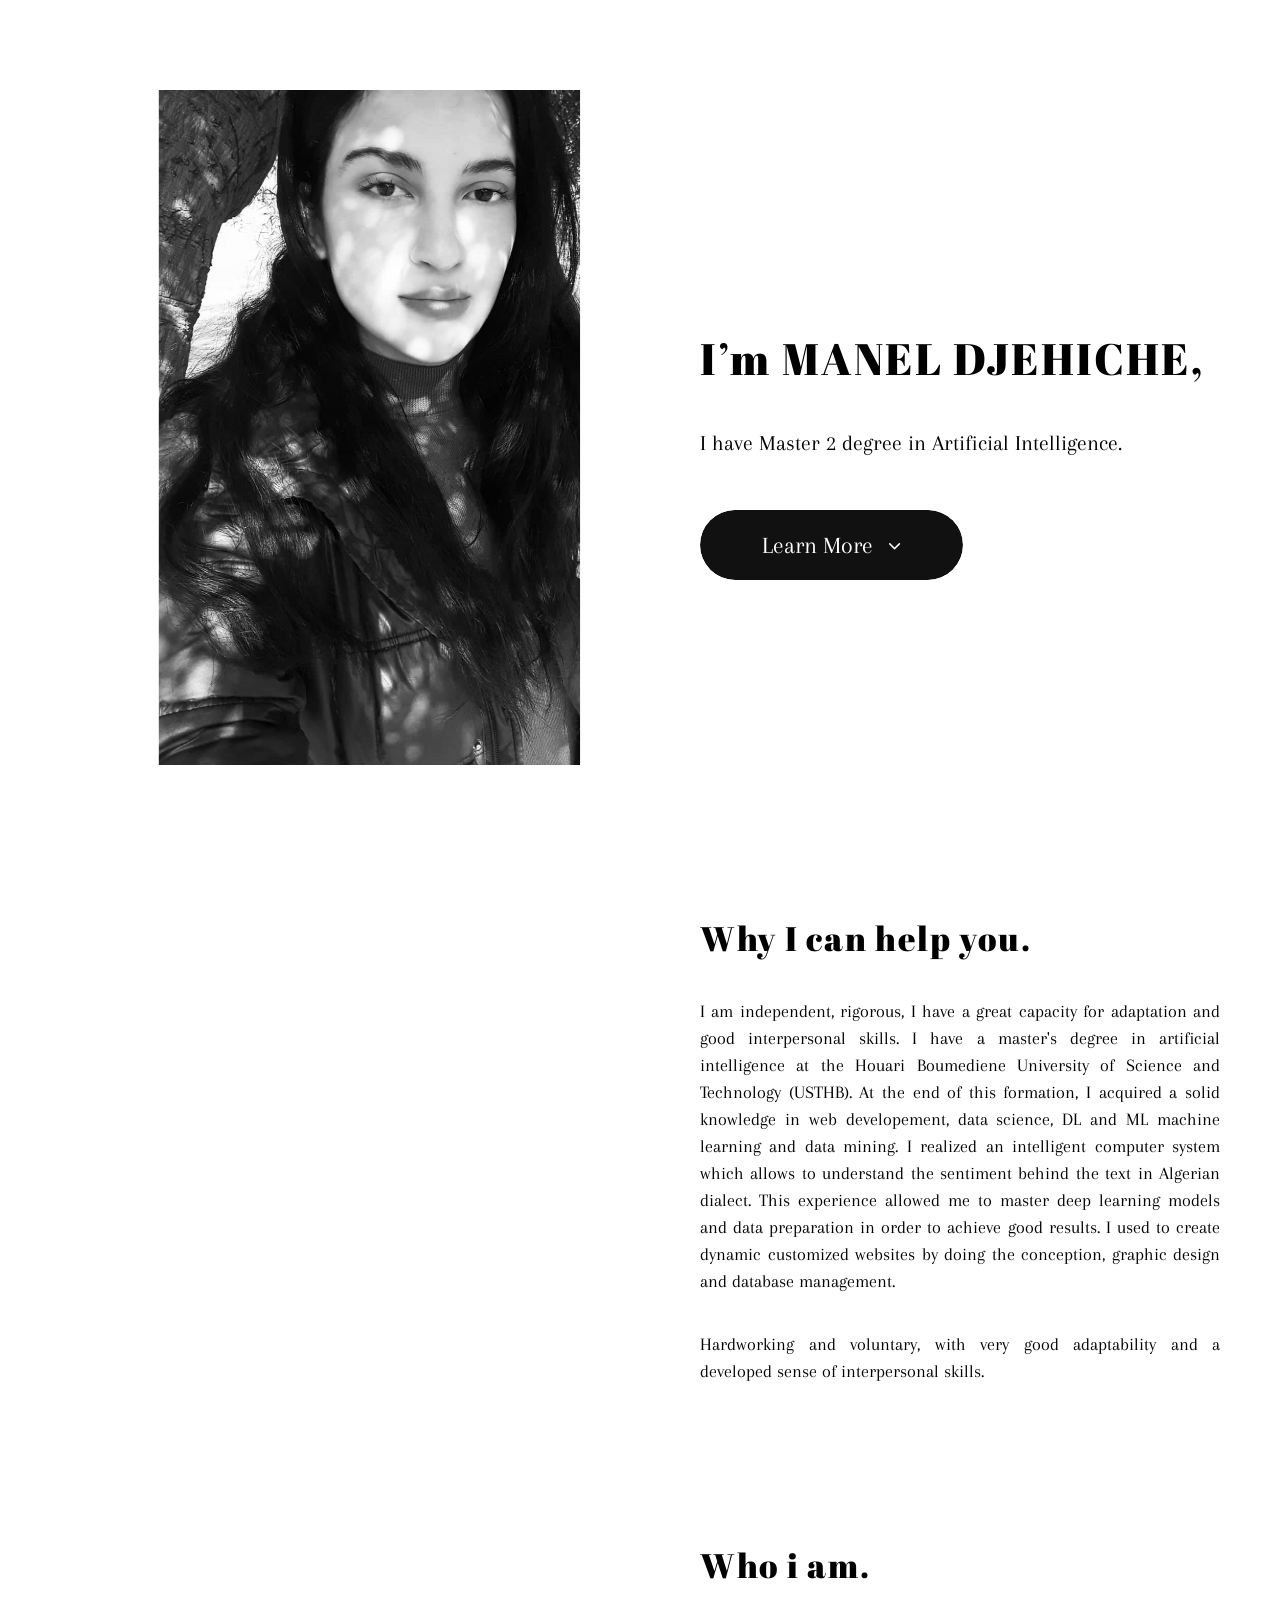
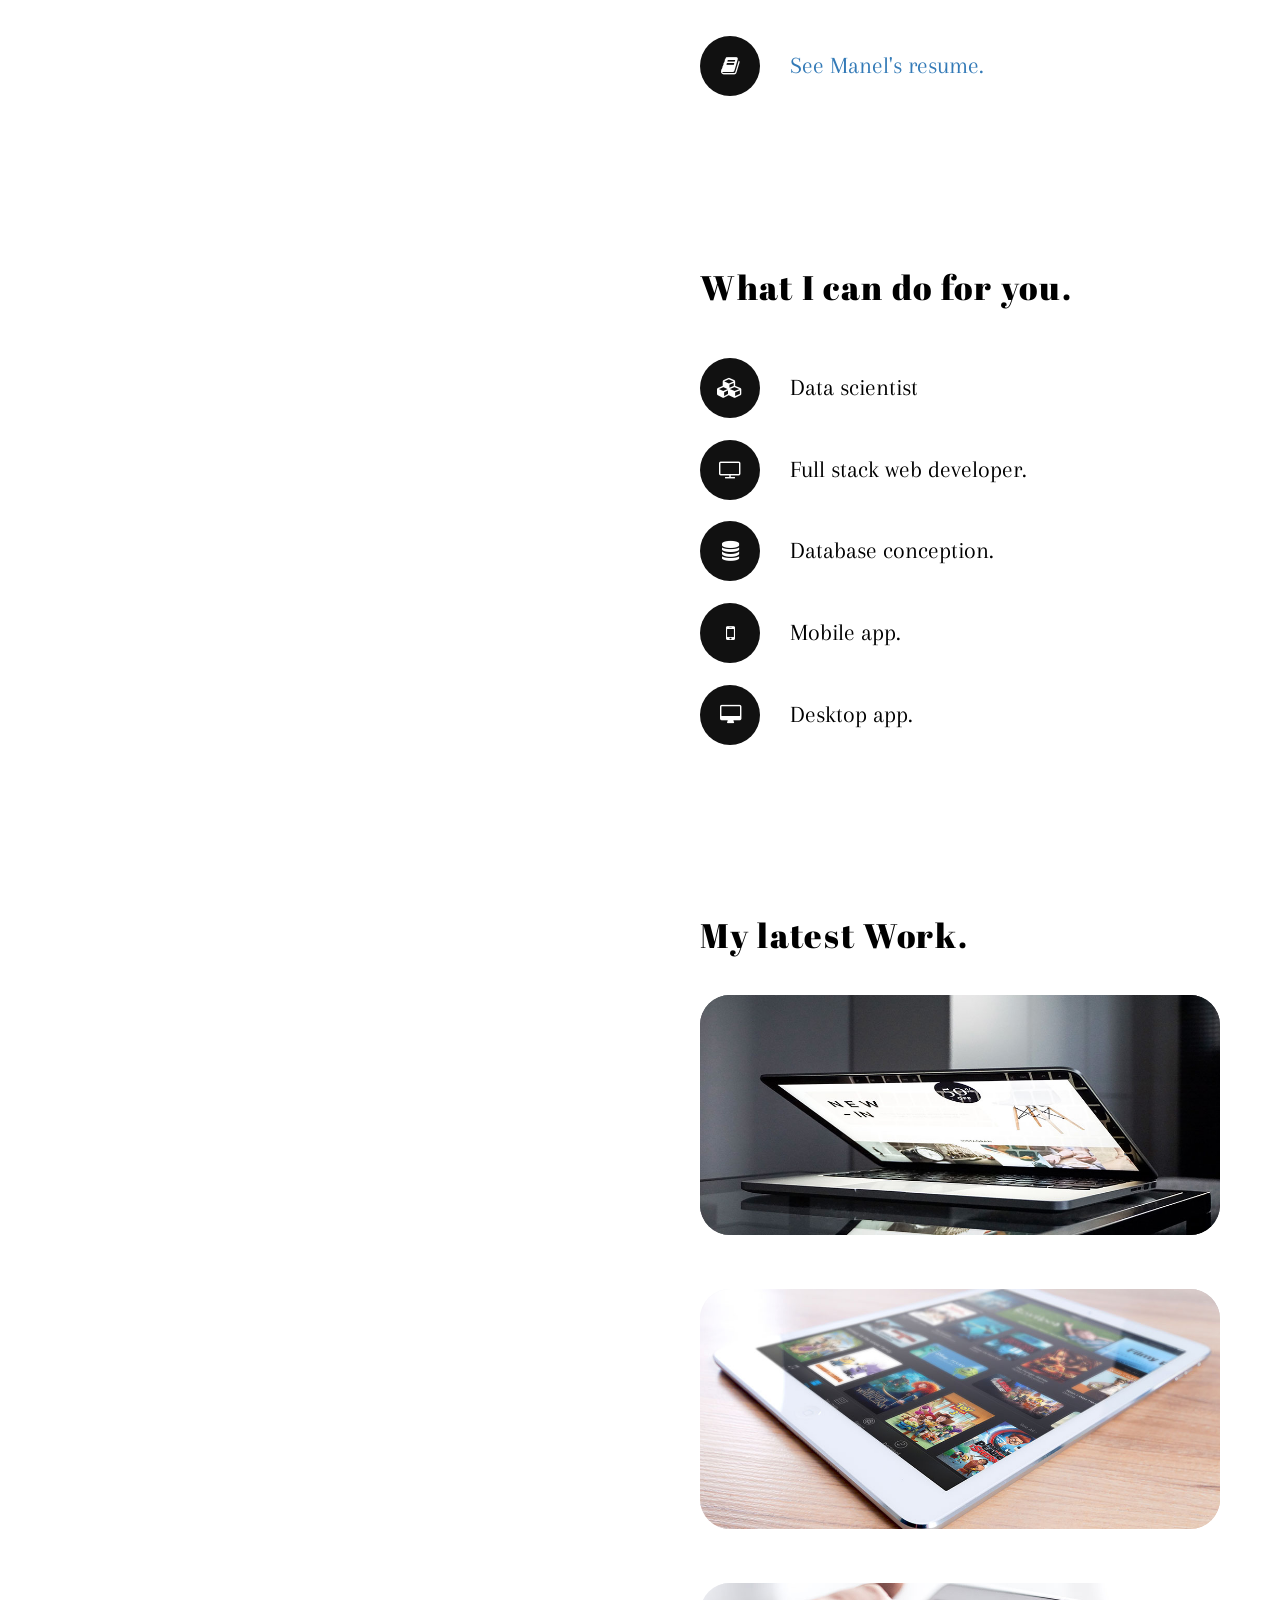
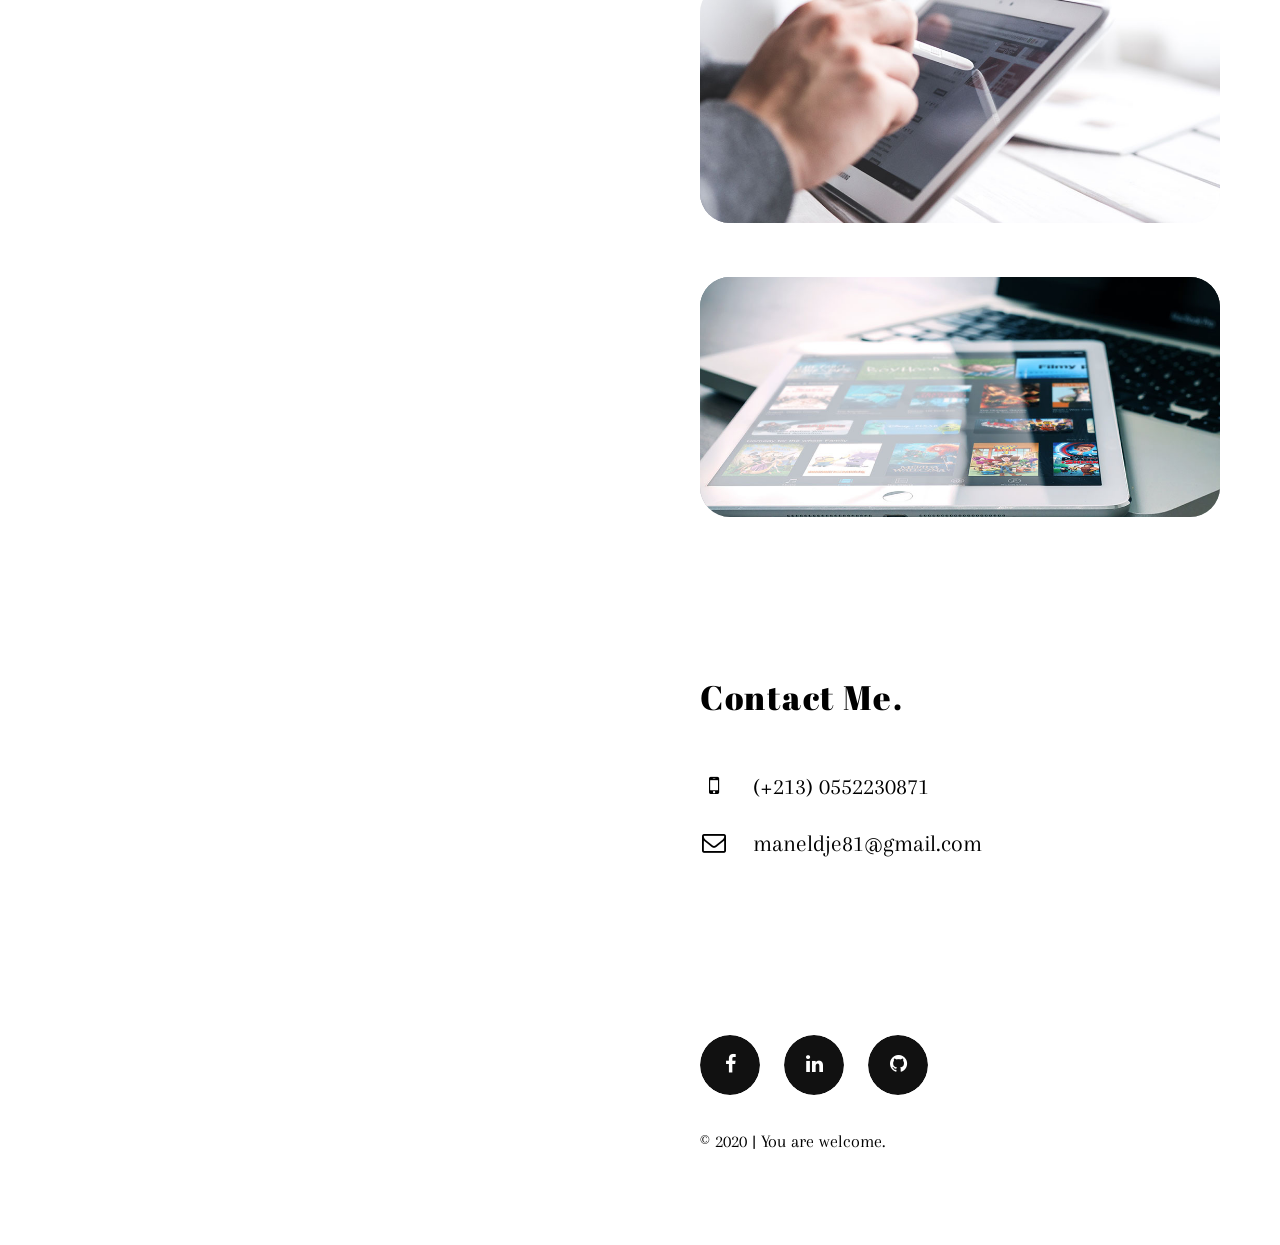
==== Portfolio/index.html @ c9acb4ed "Add files via upload" ====
<!doctype html>

<html lang="en">
   
   
    <head>
       
       
        <!-- META -->
        <meta charset="utf-8">
        <meta name="robots" content="noodp">
        <meta name="viewport" content="width=device-width, initial-scale=1, maximum-scale=1, user-scalable=no">
       
        <!-- PAGE TITLE -->
        <title>Miller - Identity</title>
       
        <!-- FAVICON -->
        <link rel="shortcut icon" href="assets/img/favicon.png">
       
        <!-- FONTS -->
        <link href="https://fonts.googleapis.com/css?family=Abril+Fatface%7CArapey&amp;subset=latin-ext" rel="stylesheet">
       
        <!-- STYLESHEETS -->
        <link rel="stylesheet" type="text/css" href="assets/css/plugins.css">
        <link rel="stylesheet" type="text/css" href="assets/css/main.css">
        
        
    </head>

   
    <body>
    
       
        <!-- PRELOADER -->
        <div class="preloader">
           
            <div class="spinner"></div>
            
        </div>
        <!-- /PRELOADER -->
    
        
        <!-- IMAGE CONTAINER -->
        <div class="image-container">
           
            <div class="background-img" ></div>

        </div>
        <!-- /IMAGE CONTAINER -->


        <!-- CONTENT AREA -->
        <div class="content-area">


            <!-- CONTENT AREA INNER --> 
            <div class="content-area-inner">


                <!-- INTRO -->
                <section id="intro">


                    <!-- CONTAINER MID -->
                    <div class="container-mid">

                       
                        <!-- ANIMATION CONTAINER -->
                        <div class="animation-container animation-fade-down" data-animation-delay="0">
                        
                            <h1>I’m MANEL DJEHICHE,</h1>
                        
                        </div>
                        <!-- /ANIMATION CONTAINER -->
                        
                        
                        <!-- ANIMATION CONTAINER -->
                        <div class="animation-container animation-fade-left" data-animation-delay="300">
                           
                            <p class="subline">I have Master 2 degree in Artificial Intelligence.</p>
                            
                        </div>
                        <!-- /ANIMATION CONTAINER -->
                        
                        
                        <!-- ANIMATION CONTAINER -->
                        <div class="animation-container animation-fade-up" data-animation-delay="600">
                           
                            <a href="#about" class="smooth-scroll">Learn More<i class="fa fa-angle-down" aria-hidden="true"></i></a>
                            
                        </div>
                        <!-- /ANIMATION CONTAINER -->


                    </div>
                    <!-- /CONTAINER MID -->


                </section>
                <!-- /INTRO -->


                <!-- ABOUT -->
                <section id="about">


                    <h3 class="headline scroll-animated-from-right">Why I can help you.</h3>
                    
                    <p class="scroll-animated-from-right">I am independent, rigorous, I have a great capacity for adaptation and good interpersonal skills. I have a master's degree in artificial intelligence at the Houari Boumediene University of Science and Technology (USTHB). At the end of this formation, I acquired a solid knowledge in web developement, data science, DL and ML machine learning and data mining. I realized an intelligent computer system which allows to understand the sentiment behind the text in Algerian dialect. This experience allowed me to master deep learning models and data preparation in order to achieve good results. I used to create dynamic customized websites by doing the conception, graphic design and database management.</p>

                    <p class="scroll-animated-from-right">Hardworking and voluntary, with very good adaptability and a developed sense of interpersonal skills.
</p>

                    

                </section>
                <!-- /ABOUT -->
                

                         <!-- SERVICE -->
                <section id="service">


                    <h3 class="headline scroll-animated-from-right">Who i am.</h3>
                    
                    
                    <!-- SERVICE LIST -->
                    <ul class="services-list">
                       
                       
                        <a href="https://www.facebook.com/manel.dh.313"><li class="scroll-animated-from-right"><i class="fa fa-book" aria-hidden="true"></i>See Manel's resume.</li></a>

                      
                    </ul>
                    <!-- /SERVICE LIST -->


                </section>
                
                <!-- SERVICE -->
                <section id="service">


                    <h3 class="headline scroll-animated-from-right">What I can do for you.</h3>
                    
                    
                    <!-- SERVICE LIST -->
                    <ul class="services-list">
                       
                       
                        <li class="scroll-animated-from-right"><i class="fa fa-cubes" aria-hidden="true"></i>Data scientist</li>
                        <li class="scroll-animated-from-right"><i class="fa fa-television" aria-hidden="true"></i>Full stack web developer.</li>
                        <li class="scroll-animated-from-right"><i class="fa fa-database" aria-hidden="true"></i>Database conception.</li>
                        <li class="scroll-animated-from-right"><i class="fa fa-mobile" aria-hidden="true"></i>Mobile app.</li>
                        <li class="scroll-animated-from-right"><i class="fa fa-desktop" aria-hidden="true"></i>Desktop app.</li>
                 

                        
                    </ul>
                    <!-- /SERVICE LIST -->


                </section>
                <!-- /SERVICE -->
                
                
                <!-- WORK -->
                <section id="work">


                    <h3 class="headline scroll-animated-from-right">My latest Work.</h3>
                    
                    
                    <!-- SHOWCASE -->
                    <div class="showcase">
                       
                       
                        <!-- ITEM -->
                        <div class="item scroll-animated-from-right">
                          
                          
                            <!-- LIGHTBOX LINK -->
                            <a href="#" data-featherlight="#item-1-lightbox">
                            
                            
                                <!-- INFO -->
                                <div class="info">


                                    <!-- CONTAINER MID -->
                                    <div class="container-mid">

                                        <h5>Fashion Inc.</h5>
                                        <p>Web Design</p>

                                    </div>
                                    <!-- /CONTAINER MID -->


                                </div>
                                <!-- /INFO -->


                                <div class="background-image" style="background-image: url(assets/img/work/item-1.jpg)"></div>

                           
                            </a>
                            <!-- /LIGHTBOX LINK -->
                            
                            
                            <!-- LIGHTBOX -->
                            <div id="item-1-lightbox" class="work-lightbox">
                               
                               
                                <img class="img-responsive" src="assets/img/work/item-1.jpg" alt="image">
                                
                                <h3>Fashion Inc.</h3>
                                <p class="subline">Web Design</p>
                                
                                <p>Lorem ipsum dolor sit amet, consectetur adipiscing elit. Etiam semper faucibus eros, quis imperdiet sapien. Nam sodales nec risus nec interdum. Proin lobortis, ex condimentum ultricies eleifend, nisl nunc sollicitudin odio, eget egestas est turpis et metus. In non ligula quis mauris rutrum porta.</p>
                                
                                
                            </div>
                            <!-- /LIGHTBOX -->
                            
                            
                        </div>
                        <!-- /ITEM -->
                        
                        
                        <!-- ITEM -->
                        <div class="item scroll-animated-from-right">
                          
                          
                            <!-- LIGHTBOX LINK -->
                            <a href="#" data-featherlight="#item-2-lightbox">
                            
                            
                                <!-- INFO -->
                                <div class="info">


                                    <!-- CONTAINER MID -->
                                    <div class="container-mid">

                                        <h5>Asimov 71</h5>
                                        <p>Product Design</p>

                                    </div>
                                    <!-- /CONTAINER MID -->


                                </div>
                                <!-- /INFO -->


                                <div class="background-image" style="background-image: url(assets/img/work/item-2.jpg)"></div>

                           
                            </a>
                            <!-- /LIGHTBOX LINK -->
                            
                            
                            <!-- LIGHTBOX -->
                            <div id="item-2-lightbox" class="work-lightbox">
                               
                               
                                <img class="img-responsive" src="assets/img/work/item-2.jpg" alt="image">
                                
                                <h3>Asimov 71</h3>
                                <p class="subline">Product Design</p>
                                
                                <p>Lorem ipsum dolor sit amet, consectetur adipiscing elit. Etiam semper faucibus eros, quis imperdiet sapien. Nam sodales nec risus nec interdum. Proin lobortis, ex condimentum ultricies eleifend, nisl nunc sollicitudin odio, eget egestas est turpis et metus. In non ligula quis mauris rutrum porta.</p>
                                
                                
                            </div>
                            <!-- /LIGHTBOX -->
                            
                            
                        </div>
                        <!-- /ITEM -->
                        
                        
                        <!-- ITEM -->
                        <div class="item scroll-animated-from-right">
                          
                          
                            <!-- LIGHTBOX LINK -->
                            <a href="#" data-featherlight="#item-3-lightbox">
                            
                            
                                <!-- INFO -->
                                <div class="info">


                                    <!-- CONTAINER MID -->
                                    <div class="container-mid">

                                        <h5>Hardley &amp; Sons</h5>
                                        <p>Design Direction</p>

                                    </div>
                                    <!-- /CONTAINER MID -->


                                </div>
                                <!-- /INFO -->


                                <div class="background-image" style="background-image: url(assets/img/work/item-3.jpg)"></div>

                           
                            </a>
                            <!-- /LIGHTBOX LINK -->
                            
                            
                            <!-- LIGHTBOX -->
                            <div id="item-3-lightbox" class="work-lightbox">
                               
                               
                                <img class="img-responsive" src="assets/img/work/item-3.jpg" alt="image">
                                
                                <h3>Hardley &amp; Sons</h3>
                                <p class="subline">Design Direction</p>
                                
                                <p>Lorem ipsum dolor sit amet, consectetur adipiscing elit. Etiam semper faucibus eros, quis imperdiet sapien. Nam sodales nec risus nec interdum. Proin lobortis, ex condimentum ultricies eleifend, nisl nunc sollicitudin odio, eget egestas est turpis et metus. In non ligula quis mauris rutrum porta.</p>
                                
                                
                            </div>
                            <!-- /LIGHTBOX -->
                            
                            
                        </div>
                        <!-- /ITEM -->
                        
                        
                        <!-- ITEM -->
                        <div class="item scroll-animated-from-right">
                          
                          
                            <!-- LIGHTBOX LINK -->
                            <a href="#" data-featherlight="#item-4-lightbox">
                            
                            
                                <!-- INFO -->
                                <div class="info">


                                    <!-- CONTAINER MID -->
                                    <div class="container-mid">

                                        <h5>Starnation</h5>
                                        <p>UI/UX DESIGN</p>

                                    </div>
                                    <!-- /CONTAINER MID -->


                                </div>
                                <!-- /INFO -->


                                <div class="background-image" style="background-image: url(assets/img/work/item-4.jpg)"></div>

                           
                            </a>
                            <!-- /LIGHTBOX LINK -->
                            
                            
                            <!-- LIGHTBOX -->
                            <div id="item-4-lightbox" class="work-lightbox">
                               
                               
                                <img class="img-responsive" src="assets/img/work/item-4.jpg" alt="image">
                                
                                <h3>Starnation</h3>
                                <p class="subline">UI/UX DESIGN</p>
                                
                                <p>Lorem ipsum dolor sit amet, consectetur adipiscing elit. Etiam semper faucibus eros, quis imperdiet sapien. Nam sodales nec risus nec interdum. Proin lobortis, ex condimentum ultricies eleifend, nisl nunc sollicitudin odio, eget egestas est turpis et metus. In non ligula quis mauris rutrum porta.</p>
                                
                                
                            </div>
                            <!-- /LIGHTBOX -->
                            
                            
                        </div>
                        <!-- /ITEM -->
                        
                        
                    </div>
                    <!-- /SHOWCASE -->


                </section>
                <!-- /WORK -->
                
                
                <!-- CONTACT -->
                <section id="contact">


                    <h3 class="headline scroll-animated-from-right">Contact Me.</h3>
                    
                    
                    <!-- CONTACT LIST -->
                    <ul class="contact-list">
                       
                        <li class="scroll-animated-from-right"><i class="fa fa-mobile" aria-hidden="true"></i>(+213) 0552230871</li>
                        <li class="scroll-animated-from-right"><i class="fa fa-envelope-o" aria-hidden="true"></i>maneldje81@gmail.com</li>
                        
                    </ul>
                    <!-- /CONTACT LIST -->
                    
                    
                    <!-- CONTACT FORM 
                    <form id="contact-form" action="assets/php/contact.php" method="post">

                       
                        <input id="contact-form-name" type="text" name="name" class="form-control scroll-animated-from-right" placeholder="* Your Name">
                        
                        <input id="contact-form-email" type="text" name="email" class="form-control scroll-animated-from-right" placeholder="* Your Email">
                        
                        <div class="fhp-input"><input id="contact-form-company" type="text" name="company" class="form-control"></div>
                        
                        <textarea id="contact-form-message" name="message" class="form-control scroll-animated-from-right" placeholder="* Your Message"></textarea>
                        
                        <button type="submit" class="form-control scroll-animated-from-right">Send Mail</button>
                        
                        <div class="success-message">* The Email was Sent Successfully!</div>

                   
                    </form>
                    --> 
                    <!-- /CONTACT FORM --> 


                </section>
                <!-- /CONTACT -->
                
                
                <!-- FOOTER -->
                <section id="footer">
                
                   
                    <!-- SOCIAL ICONS -->
                    <ul class="social-icons scroll-animated-from-right">
                       
                       
                        <li><a href="https://www.facebook.com/manel.dh.313"><i class="fa fa-facebook" aria-hidden="true"></i></a></li>
                        <li><a href="https://www.linkedin.com/in/manel-djehiche-907685161/"><i class="fa fa-linkedin" aria-hidden="true"></i></a></li>
                         <li><a href="github.com/ManelDjehiche"><i class="fa fa-github" aria-hidden="true"></i></a></li>


                        
                    </ul>
                    <!-- /SOCIAL ICONS -->
                    

                    <p class="scroll-animated-from-right">© 2020  | You are welcome.</p>


                </section>
                <!-- /FOOTER -->


            </div>
            <!-- /CONTENT AREA INNER -->


        </div>
        <!-- /CONTENT AREA -->
        
        
        <!-- JAVASCRIPTS -->
        <script type="text/javascript" src="assets/js/plugins.js"></script>
        <script type="text/javascript" src="assets/js/main.js"></script>
   
   
    </body> 
    
    
</html>
---- Portfolio/assets/css/main.css ----
/******************************************************************


	------------------------
	-- TABLE OF CONTENTS --
	------------------------
	
	--  01. Basic
	--  02. Preloader
    --  03. Image Container
    --  04. Content Area
    --  05. Content Area --> Intro
    --  06. Content Area --> About
    --  07. Content Area --> Service
    --  08. Content Area --> Work
    --  09. Content Area --> Contact
    --  10. Content Area --> Footer
 
 
 ******************************************************************/




/** 1. Basic
*******************************************************************/

html
{
    font-size: 10px;
}

body
{
    font-family: 'Arapey', serif;
    font-weight: 300;
    font-style: normal;

    color: #000;
    background: #fff;

    -webkit-font-smoothing: antialiased;
}

h1,
h2,
h3,
h4,
h5,
h6
{
    font-family: 'Abril Fatface', cursive;
    font-weight: normal;

    letter-spacing: .05em;

    color: #000;;
}

h1
{
    font-size: 4.4rem;
}

h2
{
    font-size: 3.9rem;
}

h3
{
    font-size: 3.4rem;
}

h4
{
    font-size: 2.9rem;
}

h5
{
    font-size: 2.4rem;
}

h6
{
    font-size: 1.9rem;
}

p
{
    font-size: 1.8rem;
}

a,
a:hover,
a:focus
{
    cursor: pointer;
    -webkit-transition: all 300ms ease;
         -o-transition: all 300ms ease;
            transition: all 300ms ease;
    text-decoration: none;
}

a:hover
{
    color: #111;
}

@media (max-width:600px)
{
    html
    {
        font-size: 8px;
    }
}

@media (max-width:500px)
{
    html
    {
        font-size: 7px;
    }
}



/** 2. Preloader
*******************************************************************/

.preloader
{
    position: fixed;
    z-index: 100000;
    bottom: 0;
    left: 0;

    overflow: hidden;

    width: 100%;
    height: 100%;

    background: #fff;
}

.preloader.hide-preloader
{
    height: 0;
    
    -webkit-transition: .7s ease .3s;
         -o-transition: .7s ease .3s;
            transition: .7s ease .3s;
}

.preloader .spinner
{
    position: absolute;
    top: 50%;
    left: 50%;

    display: block;

    width: 50px;
    height: 50px;
    margin-top: -25px;
    margin-left: -25px;

    -webkit-animation: spinner-pulse .6s infinite ease-in-out;
            animation: spinner-pulse .6s infinite ease-in-out;
    text-align: center;

    opacity: 1;
    border-radius: 100%;
    background-color: #111;
}

.preloader.hide-preloader .spinner
{
    opacity: 0;
    
    -webkit-transition: .3s ease;
         -o-transition: .3s ease;
            transition: .3s ease;
}

@-webkit-keyframes spinner-pulse
{
    0%
    {
        -webkit-transform: scale(0);
    }
    100%
    {
        -webkit-transform: scale(1.0);

        opacity: 0;
    }
}

@keyframes spinner-pulse
{
    0%
    {
        -webkit-transform: scale(0);
                transform: scale(0);
    }
    100%
    {
        -webkit-transform: scale(1.0);
                transform: scale(1.0);

        opacity: 0;
    }
}



/** 3. Image Container
*******************************************************************/

.image-container
{
    position: fixed;
    z-index: 10;
    top: 0;
    left: 0;

    width: 50%;
    height: 100%;
}

.image-container .background-img
{
    position: absolute;
	margin-left: 100px;
	margin-top: 90px;
    z-index: 1;
    top: 0;
    left: 0;

    width: 75%;
    height: 75%;

    -webkit-transition: opacity 1s ease;
         -o-transition: opacity 1s ease;
            transition: opacity 1s ease;

    background: url(../img/background.jpg);
    background-repeat: no-repeat;
    background-size: cover;
}

@media (max-width:1200px)
{
    .image-container
    {
        position: relative;
        z-index: 10;
        top: 0;
        left: 0;

        width: 100%;
        height: 100vh;
    }
}



/** 4. Content Area
*******************************************************************/

.content-area
{
    position: relative;
    left: 0;

    width: 100%;
}

.content-area .content-area-inner
{
    position: relative;
    left: 50%;
    
    width: 50%;
    padding: 0 20px;
    overflow-x: hidden;
}

.content-area .content-area-inner section
{
	text-align: justify;
    max-width: 520px;
    margin: 0 auto 18vh auto;
}

.content-area .content-area-inner section:last-child
{
    margin-bottom: 10vh;
}

.content-area .content-area-inner section h3.headline
{
    margin-bottom: 1.2em;
}

@media (max-width:1200px)
{
    .content-area .content-area-inner
    {
        left: 0;

        width: 100%;
        padding: 0 20px;
    }
}



/** 5. Content Area --> Intro
*******************************************************************/


#intro
{
    position: relative;

    height: 100vh;
    margin-bottom: 0;
}

#intro .container-mid
{
    position: absolute;
    top: 50%;

    width: 100%;

    -webkit-transform: translateY(-50%);
        -ms-transform: translateY(-50%);
            transform: translateY(-50%);
}

#intro .container-mid p.subline
{
    font-size: 2.2rem;
    line-height: 1.6em;

    margin-top: 2em;
    margin-bottom: 2.2em;
}

#intro .container-mid a
{
    font-size: 2.4rem;
    line-height: 2.92em;

    position: relative;

    display: inline-block;
    overflow: hidden;

    padding: 0 2.6em;

    -webkit-transition: .2s ease;
         -o-transition: .2s ease;
            transition: .2s ease;

    color: #fff;
    border-radius: 100px;
    background: none;
}

#intro .container-mid a:before
{
    position: absolute;
    z-index: -1;
    top: 0;
    left: 0;

    width: 100%;
    height: 100%;

    content: '';

    border-radius: 100px;
    background: #111;
}

#intro .container-mid a:after
{
    position: absolute;
    z-index: -1;
    top: 0;
    left: 0;

    width: 0;
    height: 100%;

    content: '';
    -webkit-transition: .2s ease;
         -o-transition: .2s ease;
            transition: .2s ease;

    background: #008aff;
}

#intro .container-mid a:hover:after
{
    width: 100%;
}

#intro .container-mid a i
{
    font-size: .85em;

    margin-left: .7em;
}

#intro .animation-container
{
    -webkit-transition: .5s ease;
         -o-transition: .5s ease;
            transition: .5s ease;
}

#intro .animation-container.animation-fade
{
    opacity: 0;
}

#intro .animation-container.animation-fade.run-animation
{
    opacity: 1;
}

#intro .animation-container.animation-fade-up
{
    -webkit-transform: translateY(10vh);
        -ms-transform: translateY(10vh);
            transform: translateY(10vh);

    opacity: 0;
}

#intro .animation-container.animation-fade-up.run-animation
{
    -webkit-transform: translateY(0);
        -ms-transform: translateY(0);
            transform: translateY(0);

    opacity: 1;
}

#intro .animation-container.animation-fade-down
{
    -webkit-transform: translateY(-10vh);
        -ms-transform: translateY(-10vh);
            transform: translateY(-10vh);

    opacity: 0;
}

#intro .animation-container.animation-fade-down.run-animation
{
    -webkit-transform: translateY(0);
        -ms-transform: translateY(0);
            transform: translateY(0);

    opacity: 1;
}

#intro .animation-container.animation-fade-left
{
    -webkit-transform: translateX(10vh);
        -ms-transform: translateX(10vh);
            transform: translateX(10vh);

    opacity: 0;
}

#intro .animation-container.animation-fade-left.run-animation
{
    -webkit-transform: translateX(0);
        -ms-transform: translateX(0);
            transform: translateX(0);

    opacity: 1;
}

#intro .animation-container.animation-fade-right
{
    -webkit-transform: translateX(-10vh);
        -ms-transform: translateX(-10vh);
            transform: translateX(-10vh);

    opacity: 0;
}

#intro .animation-container.animation-fade-right.run-animation
{
    -webkit-transform: translateX(0);
        -ms-transform: translateX(0);
            transform: translateX(0);

    opacity: 1;
}

@media (max-width:1200px)
{
    #intro
    {
        height: auto;
    }

    #intro .container-mid
    {
        position: relative;
        top: 0;

        margin: 15vh 0;

        -webkit-transform: translate(0);
            -ms-transform: translate(0);
                transform: translate(0);
    }
}



/** 6. Content Area --> About
*******************************************************************/

#about p
{
    line-height: 1.5em;

    margin-bottom: 2em;
}

#about p:last-child
{
    margin-bottom: 0;
}



/** 7. Content Area --> Service
*******************************************************************/

#service .services-list
{
    margin-bottom: 0;
    padding: 0;

    list-style: none;
}

#service .services-list li
{
    font-size: 2.4rem;
    line-height: 3.4em;
}

#service .services-list li i
{
    font-size: 2rem;
    line-height: 3em;

    width: 3em;
    height: 3em;
    margin-right: 1.5em;

    text-align: center;

    color: #fff;
    border-radius: 100px;
    background: #111;
}



/** 8. Content Area --> Work
*******************************************************************/

#work .showcase .item
{
    position: relative;

    overflow: hidden;

    width: 100%;
    height: 24rem;
    margin: 0;
    margin-bottom: 6vh;

    cursor: pointer;

    border-radius: 3rem;
    background: #111;
}

#work .showcase .item:last-child
{
    margin-bottom: 0;
}

#work .showcase .item .info
{
    position: absolute;
    z-index: 100;
    top: 0;
    left: 0;

    width: 0;
    height: 100%;

    -webkit-transition: .25s ease;
         -o-transition: .25s ease;
            transition: .25s ease;

    color: #fff;
    background: #008aff;
}

#work .showcase .item:hover .info
{
    width: 100%;
}

#work .showcase .item .info .container-mid
{
    position: absolute;
    top: 50%;
    left: 0;

    width: 100%;
    padding: 0 6rem;

    -webkit-transform: translateY(-50%);
        -ms-transform: translateY(-50%);
            transform: translateY(-50%);
}

#work .showcase .item .info .container-mid h5
{
    -webkit-transform: translateX(4vh);
        -ms-transform: translateX(4vh);
            transform: translateX(4vh);

    opacity: 0;
    color: #fff;
}

#work .showcase .item:hover .info .container-mid h5
{
    -webkit-transition: .2s ease .2s;
         -o-transition: .2s ease .2s;
            transition: .2s ease .2s;
    -webkit-transform: translateX(0);
        -ms-transform: translateX(0);
            transform: translateX(0);

    opacity: 1;
}

#work .showcase .item .info .container-mid p
{
    position: relative;

    padding-left: 2.7rem;

    -webkit-transform: translateX(4vh);
        -ms-transform: translateX(4vh);
            transform: translateX(4vh);
    letter-spacing: .025em;

    opacity: 0;
}

#work .showcase .item:hover .info .container-mid p
{
    -webkit-transition: .2s ease .3s;
         -o-transition: .2s ease .3s;
            transition: .2s ease .3s;
    -webkit-transform: translateX(0);
        -ms-transform: translateX(0);
            transform: translateX(0);

    opacity: 1;
}

#work .showcase .item .info .container-mid p:before
{
    position: absolute;
    top: 50%;
    left: 0;

    width: 1.1em;
    height: 1px;

    content: '';
    -webkit-transform: translateY(-50%);
        -ms-transform: translateY(-50%);
            transform: translateY(-50%);

    background: #fff;
}

#work .showcase .item .background-image
{
    position: absolute;
    top: 0;
    left: 0;

    width: 100%;
    height: 100%;

    background-repeat: no-repeat;
    background-position: center;
    background-size: cover;
}

.featherlight .featherlight-content
{
    max-height: 95%;
    padding: 0;

    border-bottom: 0;
}

.featherlight .featherlight-content  .featherlight-close-icon
{
    font-size: 2.4rem;
    line-height: 1em;

    top: .5em;
    right: .5em;

    width: 1em;

    outline: none !important;
}

.featherlight .featherlight-content .work-lightbox
{
    max-width: 1000px;
    padding: 6vh;

    text-align: center;
}

.featherlight .featherlight-content .work-lightbox img
{
    margin: 0 auto 4vh auto;
}

.featherlight .featherlight-content .work-lightbox p.subline
{
    margin-bottom: 1em;

    letter-spacing: .025em;
}

.featherlight .featherlight-content .work-lightbox p
{
    max-width: 520px;
    margin: 0 auto;
}



/** 9. Content Area --> Contact
*******************************************************************/

#contact .contact-list
{
    margin-bottom: 3.4em;
    padding: 0;

    list-style: none;
}

#contact .contact-list li
{
    font-size: 2.4rem;
    line-height: 2.4em;
}

#contact .contact-list li i
{
    line-height: 1.2em;

    width: 1.2em;
    height: 1.2em;
    margin-right: 1em;

    text-align: center;

    border-radius: 100px;
}

#contact #contact-form
{
    position: relative;
}

#contact #contact-form .fhp-input
{
    display: none;

    pointer-events: none;

    opacity: 0;
}

#contact #contact-form input,
#contact #contact-form textarea,
#contact #contact-form button
{
    font-size: 2rem;

    margin-bottom: 3.4vh;

    -webkit-transition: .4s ease;
         -o-transition: .4s ease;
            transition: .4s ease;

    color: #fff;
    border: none !important;
    border-radius: 34px;
    outline: none !important;
    background: #111;
    -webkit-box-shadow: none !important;
            box-shadow: none !important;
}

#contact #contact-form.success input,
#contact #contact-form.success textarea,
#contact #contact-form.success button
{
    line-height: 0;

    height: 0;
    margin: 0;
    padding: 0;

    opacity: 0;
}

#contact #contact-form input::-webkit-input-placeholder,
#contact #contact-form textarea::-webkit-input-placeholder
{
    color: #fff;
}

#contact #contact-form input:-ms-input-placeholder,
#contact #contact-form textarea:-ms-input-placeholder
{
    color: #fff;
}

#contact #contact-form input::placeholder,
#contact #contact-form textarea::placeholder
{
    color: #fff;
}

#contact #contact-form input.error,
#contact #contact-form textarea.error
{
    background: red;
}

#contact #contact-form input
{
    line-height: 3.2em;

    height: 3.2em;
    padding-right: 1.6em;
    padding-left: 1.6em;
}

#contact #contact-form textarea
{
    line-height: 1.7em;

    height: 8em;
    padding-top: .7em;
    padding-right: 1.6em;
    padding-left: 1.6em;
}

#contact #contact-form button
{
    line-height: 3.2em;

    position: relative;

    display: inline-block;
    overflow: hidden;

    width: auto;
    height: 3.2em;
    margin-bottom: 0;
    padding: 0 3.6em;

    background: none !important;
}

#contact #contact-form button:before
{
    position: absolute;
    z-index: -1;
    top: 0;
    left: 0;

    width: 100%;
    height: 100%;

    content: '';

    border-radius: 100px;
    background: #111;
}

#contact #contact-form button:after
{
    position: absolute;
    z-index: -1;
    top: 0;
    left: 0;

    width: 0;
    height: 100%;

    content: '';
    -webkit-transition: .2s ease;
         -o-transition: .2s ease;
            transition: .2s ease;

    background: #008aff;
}

#contact #contact-form button:hover:after
{
    width: 100%;
}

#contact #contact-form .success-message
{
    font-size: 2rem;
    line-height: 0;

    position: relative;
    bottom: 0;
    left: 0;

    height: 0;
    margin-top: -1.6em;
    padding: 0 2em;

    -webkit-transition: .2s ease;
         -o-transition: .2s ease;
            transition: .2s ease;
    pointer-events: none;

    opacity: 0;
    color: #fff;
    border-radius: 3em;
    background: limegreen;
}

#contact #contact-form.success .success-message
{
    line-height: 6em;

    height: 6em;

    pointer-events: all;

    opacity: 1;
}



/** 10. Content Area --> Footer
*******************************************************************/

#footer .social-icons
{
    padding: 0;

    list-style: none;
}

#footer .social-icons li
{
    font-size: 2rem;
    line-height: 3em;

    position: relative;

    display: inline-block;
    overflow: hidden;

    width: 3em;
    height: 3em;
    margin: 0;
    margin-right: 1em;

    text-align: center;

    color: #fff;
    border-radius: 100%;
    background: none;
}

#footer .social-icons li:before
{
    position: absolute;
    z-index: -1;
    top: 0;
    left: 0;

    width: 100%;
    height: 100%;

    content: '';

    border-radius: 100px;
    background: #111;
}

#footer .social-icons li:after
{
    position: absolute;
    z-index: -1;
    top: 0;
    left: 0;

    width: 0;
    height: 100%;

    content: '';
    -webkit-transition: .2s ease;
         -o-transition: .2s ease;
            transition: .2s ease;

    background: #008aff;
}

#footer .social-icons li:hover:after
{
    width: 100%;
}

#footer .social-icons li a
{
    font-size: inherit;

    display: block;

    color: #fff;
    border: none;
}

#footer p
{
    margin-top: 1.6em;
}

#footer p a
{
    color: #000;
    border-bottom: 1px solid #111;
}
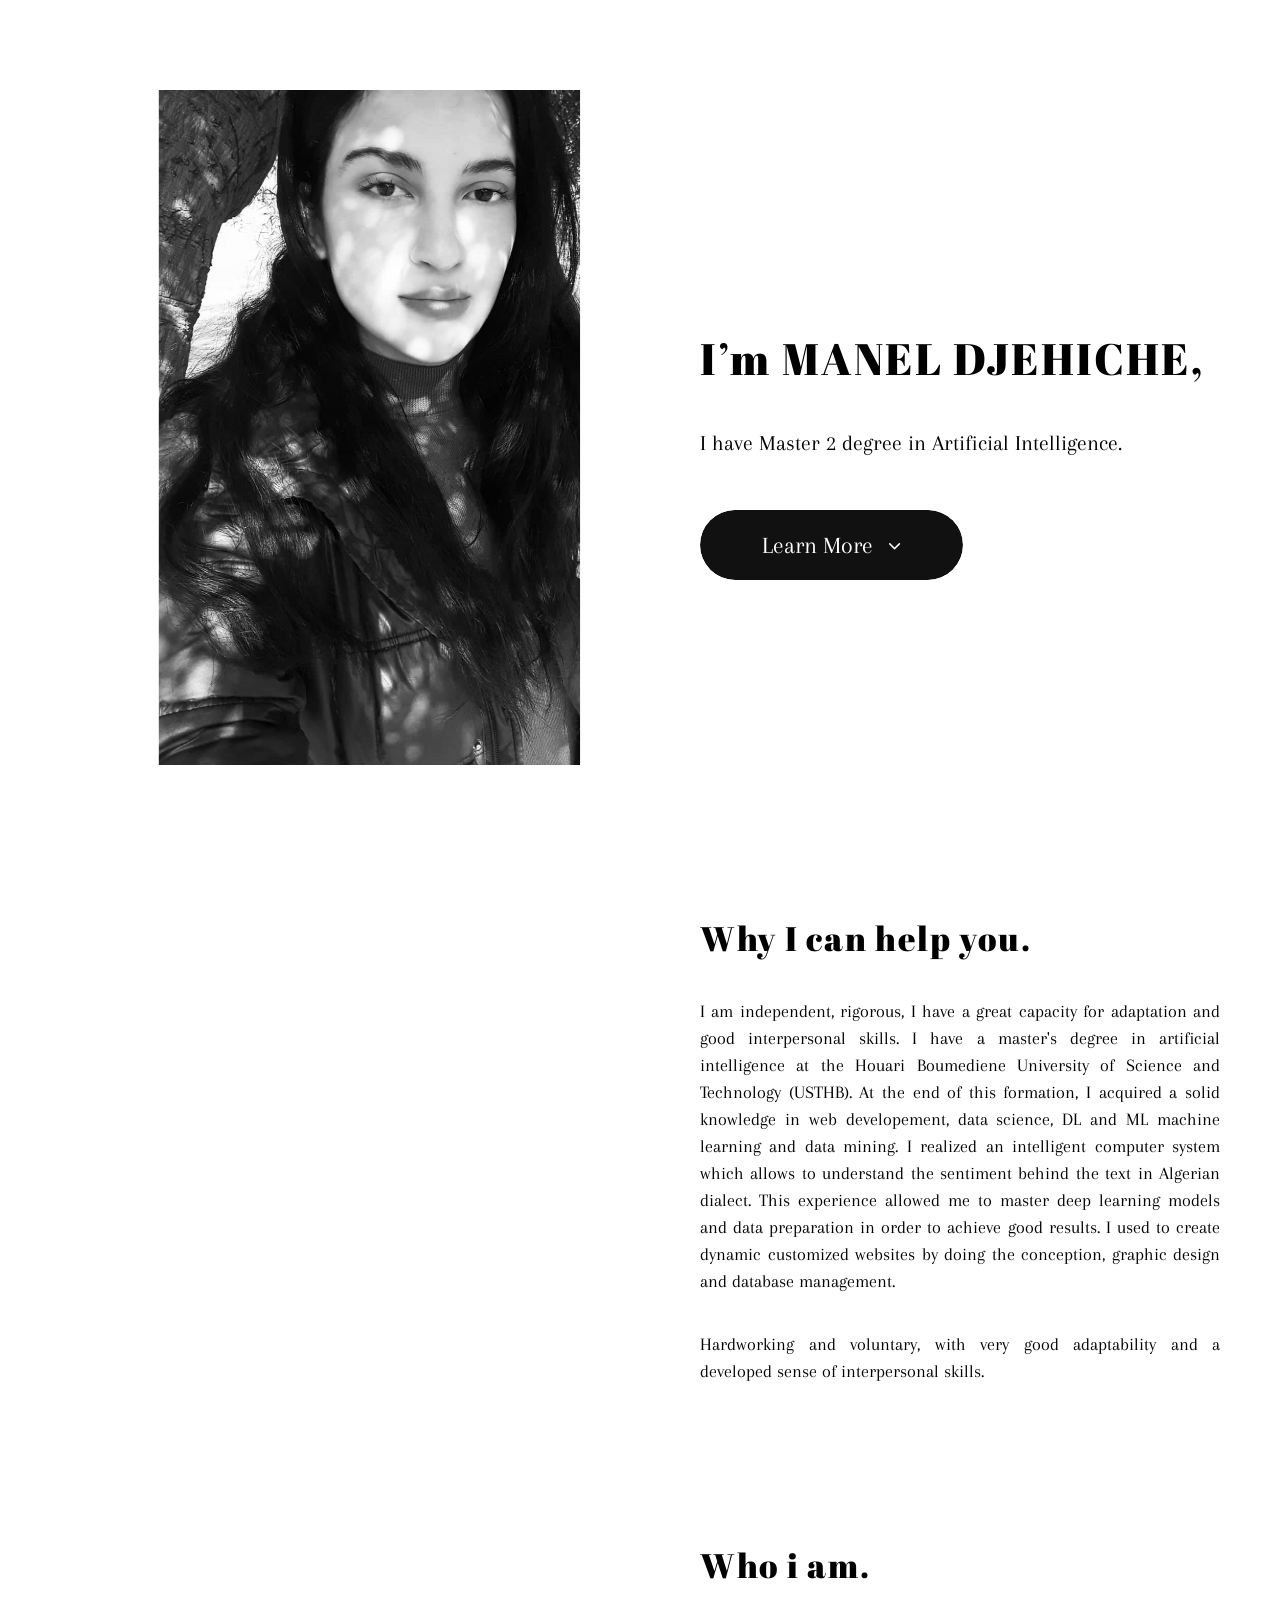
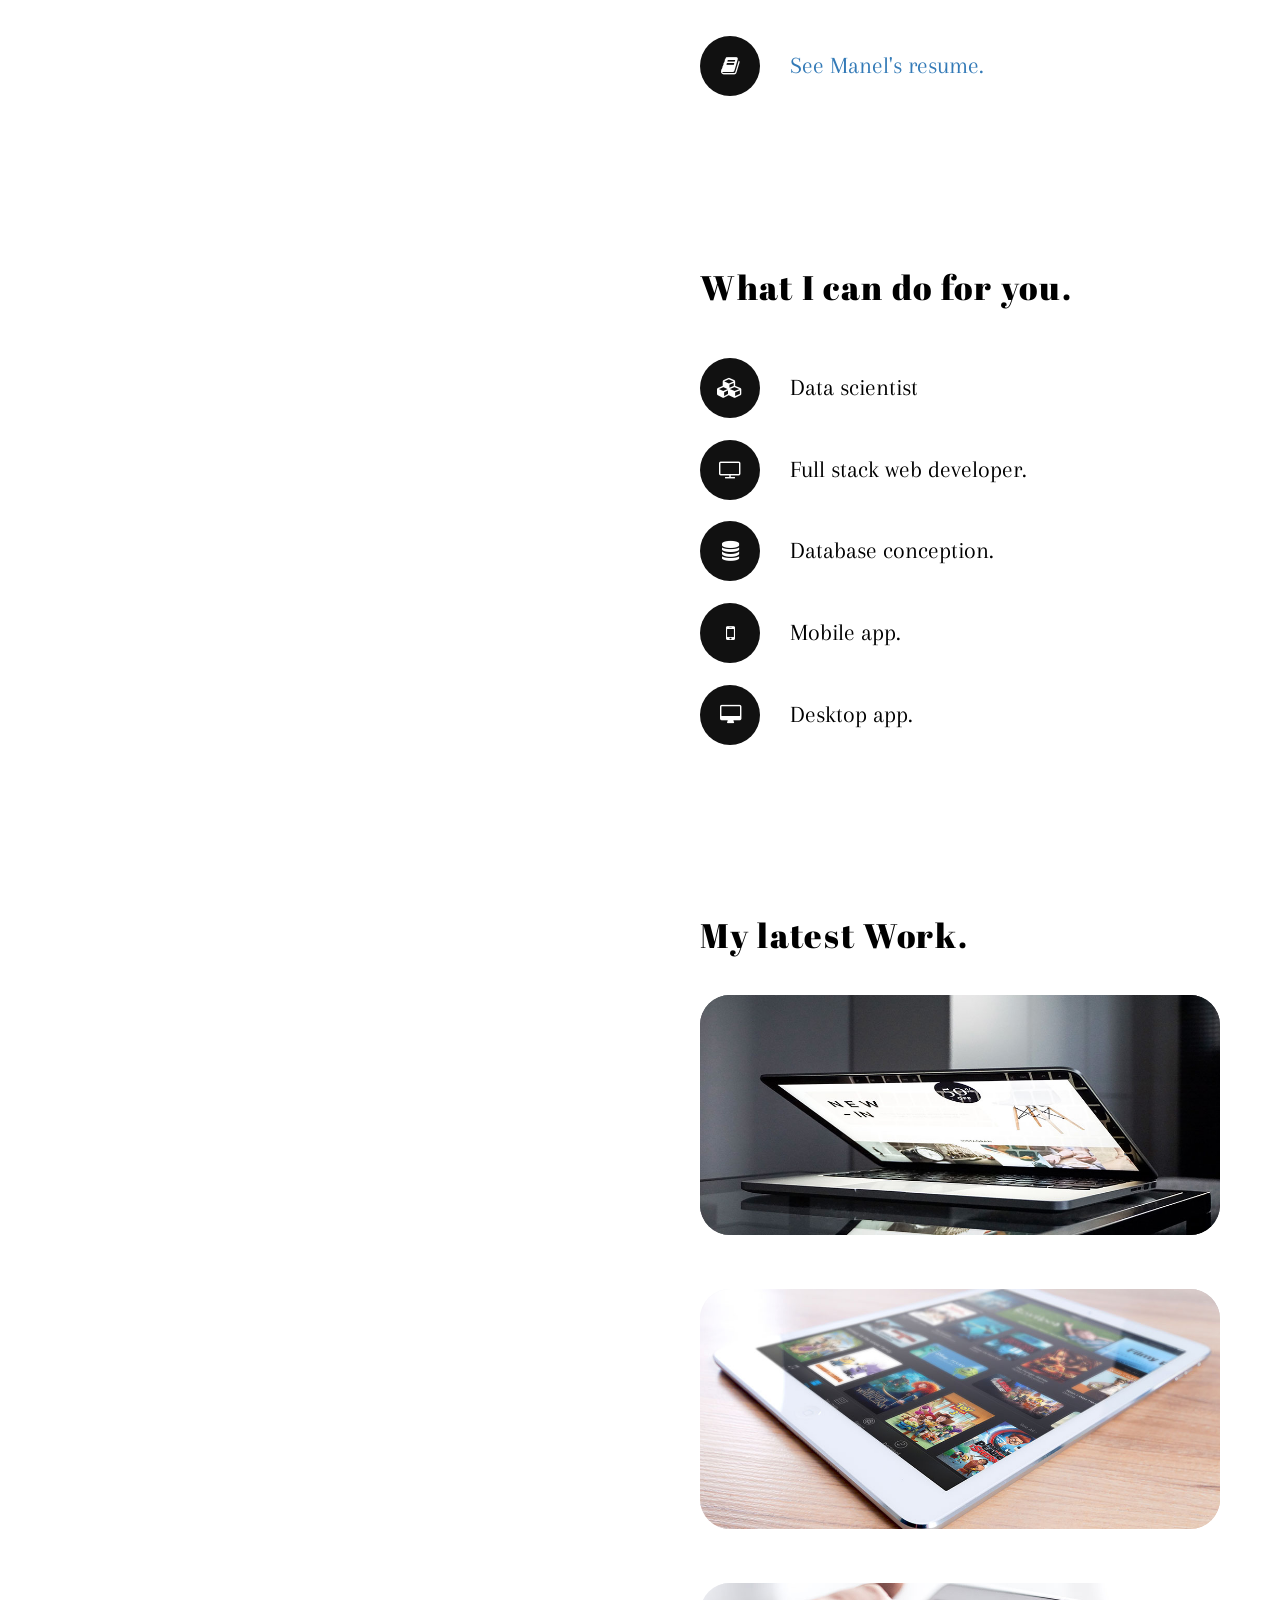
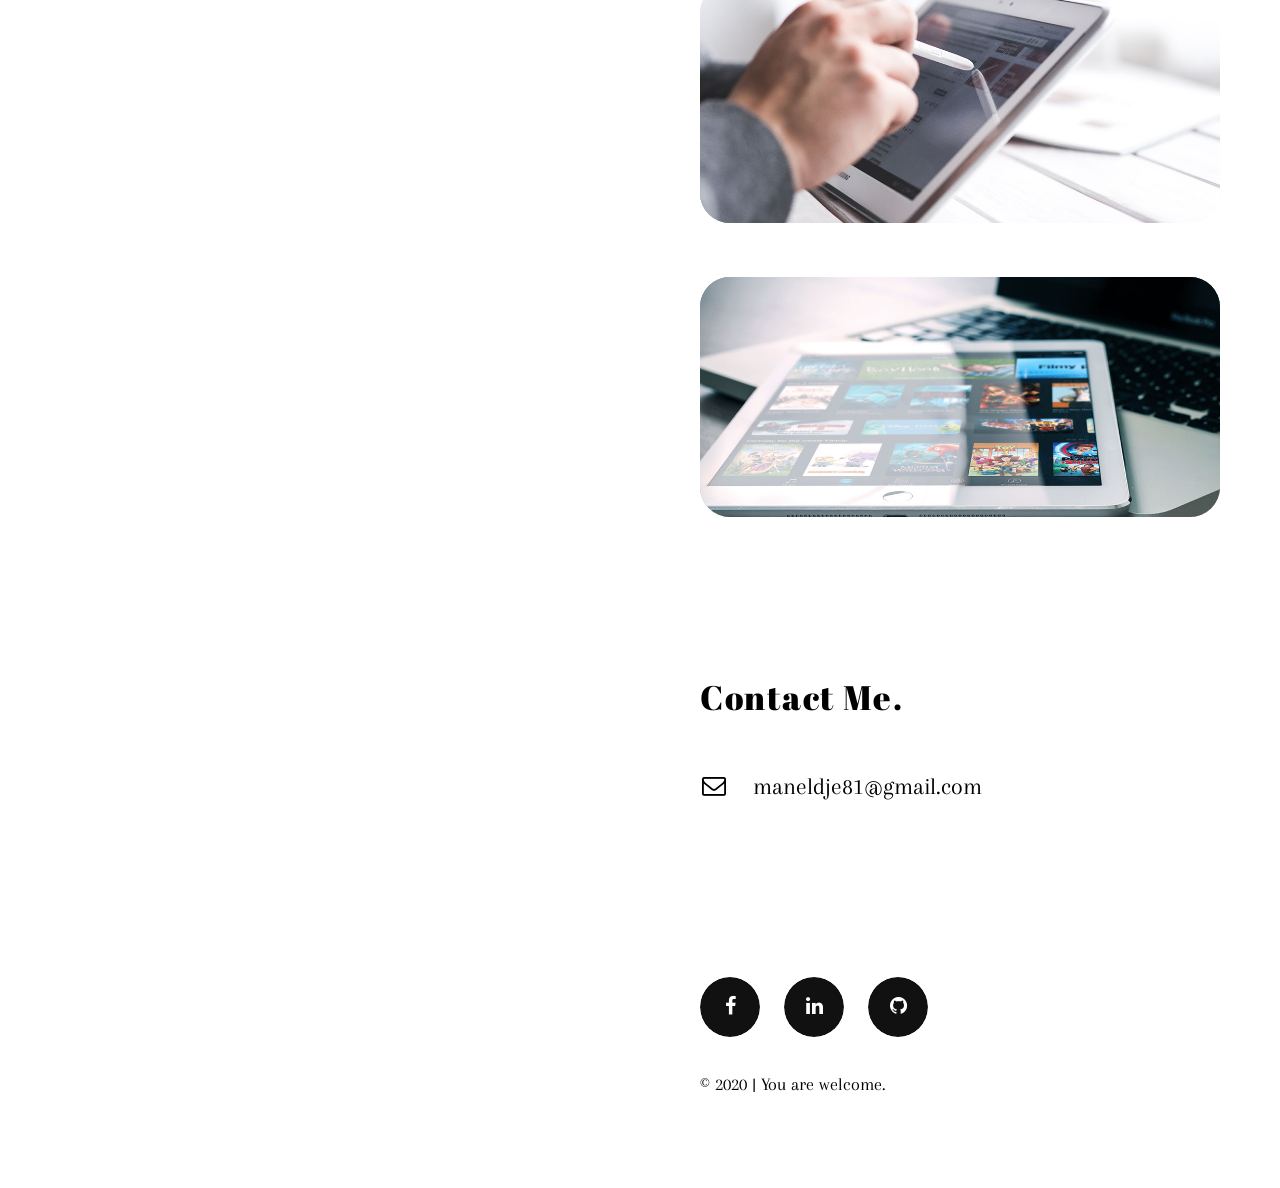
==== commit 069a49de: "Add files via upload" ====
--- a/Portfolio/index.html
+++ b/Portfolio/index.html
@@ -12,7 +12,7 @@
         <meta name="viewport" content="width=device-width, initial-scale=1, maximum-scale=1, user-scalable=no">
        
         <!-- PAGE TITLE -->
-        <title>Miller - Identity</title>
+        <title>Manel Djehiche</title>
        
         <!-- FAVICON -->
         <link rel="shortcut icon" href="assets/img/favicon.png">
@@ -128,7 +128,7 @@
                     <ul class="services-list">
                        
                        
-                        <a href="https://www.facebook.com/manel.dh.313"><li class="scroll-animated-from-right"><i class="fa fa-book" aria-hidden="true"></i>See Manel's resume.</li></a>
+                        <a href="https://maneldjehiche.github.io/Resume/Manel_Djehiche_s_CV_english.pdf"><li class="scroll-animated-from-right"><i class="fa fa-book" aria-hidden="true"></i>See Manel's resume.</li></a>
 
                       
                     </ul>
@@ -404,8 +404,7 @@
                     
                     <!-- CONTACT LIST -->
                     <ul class="contact-list">
-                       
-                        <li class="scroll-animated-from-right"><i class="fa fa-mobile" aria-hidden="true"></i>(+213) 0552230871</li>
+                
                         <li class="scroll-animated-from-right"><i class="fa fa-envelope-o" aria-hidden="true"></i>maneldje81@gmail.com</li>
                         
                     </ul>
